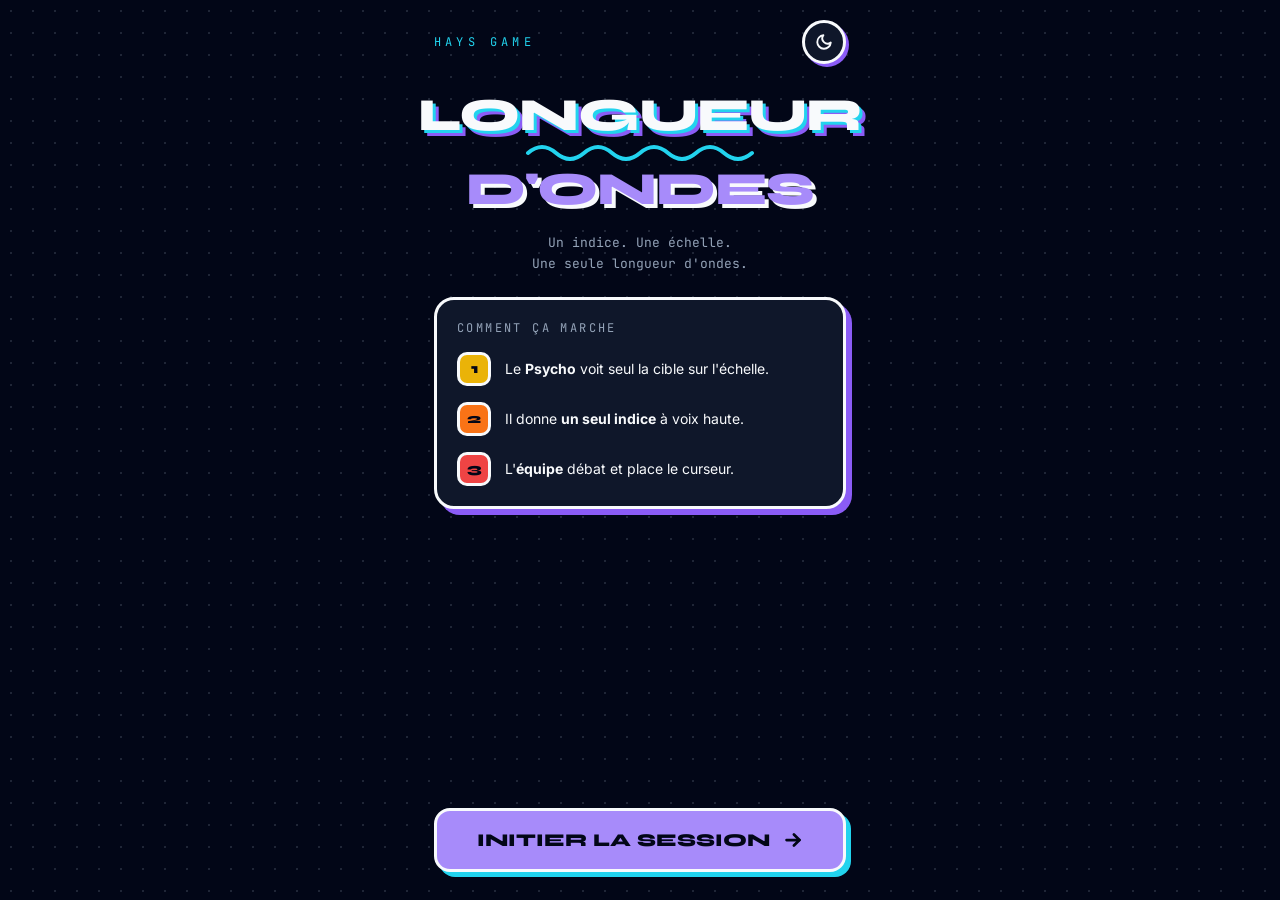
==== index.html @ f1d0208e "Renomme la page principale en index.html pour Vercel Vercel sert index.html à la racine ; l'ancien n" ====
<!DOCTYPE html>
<html lang="fr">
<head>
    <meta charset="UTF-8">
    <meta name="viewport" content="width=device-width, initial-scale=1.0, maximum-scale=1.0, user-scalable=no">
    <title>Longueur d'Ondes ⚡</title>
    <link rel="preconnect" href="https://fonts.googleapis.com">
    <link href="https://fonts.googleapis.com/css2?family=Syne:wght@700;800&family=Inter:wght@400;600&family=JetBrains+Mono:wght@500&display=swap" rel="stylesheet">
    <link rel="stylesheet" href="css/style.css">
</head>
<body>

    <main class="app">
        <header class="topbar">
            <span class="brand">HAYS GAME</span>
            <button class="theme-toggle" id="themeBtn" aria-label="Changer de mode" title="Changer de mode">
                <svg id="moon" aria-hidden="true" width="18" height="18" viewBox="0 0 24 24" fill="none" stroke="currentColor" stroke-width="2.5" stroke-linecap="round" stroke-linejoin="round"><path d="M21 12.79A9 9 0 1 1 11.21 3 7 7 0 0 0 21 12.79z"></path></svg>
                <svg id="sun" class="hidden" aria-hidden="true" width="18" height="18" viewBox="0 0 24 24" fill="none" stroke="currentColor" stroke-width="2.5" stroke-linecap="round" stroke-linejoin="round"><circle cx="12" cy="12" r="4.5"></circle><path d="M12 2v2M12 20v2M4.9 4.9l1.4 1.4M17.7 17.7l1.4 1.4M2 12h2M20 12h2M4.9 19.1l1.4-1.4M17.7 6.3l1.4-1.4"></path></svg>
            </button>
        </header>

        <!-- ÉCRAN 1 : ACCUEIL -->
        <section id="screen-start" class="screen active">
            <div class="logo">
                <h1 class="h-title logo-top">Longueur</h1>
                <svg class="logo-wave" aria-hidden="true" width="230" height="26" viewBox="0 0 230 26" fill="none" stroke-width="4" stroke-linecap="round"><path d="M3 13 Q 17 1 31 13 T 59 13 T 87 13 T 115 13 T 143 13 T 171 13 T 199 13 T 227 13"></path></svg>
                <div class="h-title logo-bottom">d'ondes</div>
            </div>

            <p class="tagline">Un indice. Une échelle.<br>Une seule longueur d'ondes.</p>

            <div class="card">
                <span class="mono-label">COMMENT ÇA MARCHE</span>
                <div class="how-step"><span class="how-num" style="background: var(--target-wide)">1</span><span>Le <b>Psycho</b> voit seul la cible sur l'échelle.</span></div>
                <div class="how-step"><span class="how-num" style="background: var(--target-mid)">2</span><span>Il donne <b>un seul indice</b> à voix haute.</span></div>
                <div class="how-step"><span class="how-num" style="background: var(--target-center)">3</span><span>L'<b>équipe</b> débat et place le curseur.</span></div>
            </div>

            <div class="spacer"></div>

            <button class="btn btn-primary" id="btn-start">
                Initier la session
                <svg aria-hidden="true" width="22" height="22" viewBox="0 0 24 24" fill="none" stroke="currentColor" stroke-width="3" stroke-linecap="round" stroke-linejoin="round"><path d="M5 12h14"></path><path d="M13 6l6 6-6 6"></path></svg>
            </button>
        </section>

        <!-- ÉCRAN 2 : PHASE PSYCHO -->
        <section id="screen-psychic" class="screen">
            <ol class="stepper">
                <li class="step step--yellow is-active" aria-current="step"><span class="step-num">1</span>Psycho</li>
                <li class="step"><span class="step-num">2</span>Équipe</li>
                <li class="step"><span class="step-num">3</span>Résultat</li>
            </ol>

            <div class="screen-head">
                <span class="sticker sticker--rose">SECRET</span>
                <h2 class="h-title screen-title screen-title--violet">Psycho,<br>à toi de jouer</h2>
                <p class="hint">Trouve un indice qui place ton équipe<br>au cœur de la cible.</p>
            </div>

            <div class="labels">
                <div id="p-label-left" class="label-pill label-pill--left">...</div>
                <div id="p-label-right" class="label-pill label-pill--right">...</div>
            </div>

            <div class="range-container">
                <div id="target-psychic" class="track"></div>
            </div>

            <div class="spacer"></div>

            <button class="btn btn-primary" id="btn-clue-given">
                J'ai donné mon indice
                <svg aria-hidden="true" width="22" height="22" viewBox="0 0 24 24" fill="none" stroke="currentColor" stroke-width="3" stroke-linecap="round" stroke-linejoin="round"><path d="M5 12h14"></path><path d="M13 6l6 6-6 6"></path></svg>
            </button>
        </section>

        <!-- ÉCRAN 3 : PHASE ÉQUIPE -->
        <section id="screen-guess" class="screen">
            <ol class="stepper">
                <li class="step"><span class="step-num">1</span>Psycho</li>
                <li class="step step--cyan is-active" aria-current="step"><span class="step-num">2</span>Équipe</li>
                <li class="step"><span class="step-num">3</span>Résultat</li>
            </ol>

            <div class="screen-head">
                <span class="sticker sticker--cyan">DÉBAT</span>
                <h2 class="h-title screen-title screen-title--cyan">Où se cache<br>l'indice ?</h2>
                <p class="hint">Discutez, puis glissez le curseur.</p>
            </div>

            <div class="labels">
                <div id="g-label-left" class="label-pill label-pill--left">...</div>
                <div id="g-label-right" class="label-pill label-pill--right">...</div>
            </div>

            <div class="range-container range-container--cyan">
                <input type="range" id="user-guess" min="0" max="100" value="50" aria-label="Position sur l'échelle">
            </div>

            <div class="spacer"></div>

            <button class="btn btn-cyan" id="btn-confirm">
                Confirmer la position
                <svg aria-hidden="true" width="22" height="22" viewBox="0 0 24 24" fill="none" stroke="currentColor" stroke-width="3" stroke-linecap="round" stroke-linejoin="round"><path d="M5 12l5 5L20 7"></path></svg>
            </button>
        </section>

        <!-- ÉCRAN 4 : RÉSULTAT -->
        <section id="screen-result" class="screen">
            <ol class="stepper">
                <li class="step"><span class="step-num">1</span>Psycho</li>
                <li class="step"><span class="step-num">2</span>Équipe</li>
                <li class="step step--rose is-active" aria-current="step"><span class="step-num">3</span>Résultat</li>
            </ol>

            <div class="screen-head">
                <div id="score-badge" class="score-badge">
                    <span id="score-value" class="score-value">0</span>
                    <span id="score-unit" class="score-unit">POINT</span>
                </div>
                <h2 class="h-title screen-title screen-title--rose" id="result-title">Analyse</h2>
            </div>

            <div class="labels labels--plain">
                <div id="r-label-left" class="label-pill">...</div>
                <div id="r-label-right" class="label-pill label-pill--right">...</div>
            </div>

            <div class="range-container range-container--rose">
                <div id="final-target-zone" class="track"></div>
            </div>

            <div class="stats">
                <div class="stat"><div class="stat-label">CIBLE</div><div id="stat-target" class="stat-value">–</div></div>
                <div class="stat"><div class="stat-label">ÉQUIPE</div><div id="stat-guess" class="stat-value">–</div></div>
                <div class="stat"><div class="stat-label">ÉCART</div><div id="stat-diff" class="stat-value">–</div></div>
            </div>

            <div class="spacer"></div>

            <div class="btn-row">
                <button class="btn btn-secondary" id="btn-menu">Menu</button>
                <button class="btn btn-primary" id="btn-next">
                    Tour suivant
                    <svg aria-hidden="true" width="20" height="20" viewBox="0 0 24 24" fill="none" stroke="currentColor" stroke-width="3" stroke-linecap="round" stroke-linejoin="round"><path d="M5 12h14"></path><path d="M13 6l6 6-6 6"></path></svg>
                </button>
            </div>
        </section>
    </main>

    <script src="js/data.js"></script>
    <script src="js/game.js"></script>
    <script src="js/ui.js"></script>
</body>
</html>
---- css/style.css ----
/* Style néo-brutal : bordures épaisses, ombres pleines décalées, fond pointillé. */

:root {
    /* Mode sombre (par défaut) */
    --bg: #020617;
    --surface: #0f172a;
    --ink: #f8fafc;            /* bordures et ombres « neutres » */
    --text-main: #f8fafc;
    --text-muted: #94a3b8;
    --dots: rgba(148, 163, 184, 0.2);
    --line: #334155;
    --off: #475569;            /* étapes inactives */

    --violet: #8b5cf6;
    --violet-soft: #a78bfa;
    --cyan: #22d3ee;
    --rose: #fb7185;
    --yellow: #eab308;
    --navy: #020617;

    --target-center: #ef4444;
    --target-mid: #f97316;
    --target-wide: #eab308;

    --cta-bg: var(--violet-soft);
    --cta-fg: var(--navy);
    --brand: var(--cyan);

    --border: 3px solid var(--ink);
    --thumb-w: 18px;
}

body.light {
    --bg: #f1f5f9;
    --surface: #ffffff;
    --ink: #0f172a;
    --text-main: #0f172a;
    --text-muted: #475569;
    --dots: rgba(71, 85, 105, 0.22);
    --line: #cbd5e1;
    --off: #94a3b8;
    --cta-bg: var(--violet);
    --cta-fg: #ffffff;
    --brand: #0e7490;
    --border: 3px solid var(--ink); /* recalculé ici, sinon il garde l'--ink de :root */
}

* {
    box-sizing: border-box;
    -webkit-tap-highlight-color: transparent;
    transition: background-color 0.3s, color 0.3s, border-color 0.3s;
}

body {
    margin: 0;
    min-height: 100vh;
    background-color: var(--bg);
    background-image: radial-gradient(var(--dots) 1.5px, transparent 1.5px);
    background-size: 22px 22px;
    color: var(--text-main);
    font-family: 'Inter', sans-serif;
}

button { font: inherit; color: inherit; cursor: pointer; }
.hidden { display: none !important; }

.app {
    width: 100%;
    max-width: 460px;
    min-height: 100vh;
    min-height: 100svh;
    margin: 0 auto;
    padding: 20px 24px 28px;
    display: flex;
    flex-direction: column;
    gap: 22px;
}

/* --- En-tête --- */
.topbar { display: flex; justify-content: space-between; align-items: center; }

.brand {
    font-family: 'JetBrains Mono', monospace;
    font-size: 12px;
    letter-spacing: 0.35em;
    color: var(--brand);
}

.theme-toggle {
    width: 44px;
    height: 44px;
    padding: 0;
    border-radius: 50%;
    border: var(--border);
    background: var(--surface);
    box-shadow: 3px 3px 0 var(--violet);
    display: flex;
    align-items: center;
    justify-content: center;
}

/* --- Typographie --- */
.h-title {
    margin: 0;
    font-family: 'Syne', sans-serif;
    font-weight: 800;
    text-transform: uppercase;
    letter-spacing: -0.02em;
    line-height: 1.05;
    text-align: center;
}

.logo { display: flex; flex-direction: column; align-items: center; gap: 2px; padding-top: 8px; }
.logo .h-title { font-size: clamp(28px, 9.5vw, 46px); line-height: 0.95; }
.logo-top { text-shadow: 3px 3px 0 var(--cyan), 6px 6px 0 var(--violet); }
.logo-bottom { color: var(--violet-soft); text-shadow: 4px 4px 0 var(--ink); }
body.light .logo-bottom { color: var(--violet); }
.logo-wave { width: 100%; max-width: 230px; height: auto; stroke: var(--cyan); }

.screen-title { font-size: clamp(22px, 7vw, 30px); }
.screen-title--violet { text-shadow: 3px 3px 0 var(--violet); }
.screen-title--cyan { text-shadow: 3px 3px 0 var(--cyan); }
.screen-title--rose { text-shadow: 3px 3px 0 var(--rose); }

.tagline {
    margin: 0;
    text-align: center;
    font-family: 'JetBrains Mono', monospace;
    font-size: 13px;
    line-height: 1.6;
    color: var(--text-muted);
}

.hint { margin: 0; text-align: center; font-size: 14px; line-height: 1.5; color: var(--text-muted); }

.mono-label {
    font-family: 'JetBrains Mono', monospace;
    font-size: 12px;
    letter-spacing: 0.2em;
    color: var(--text-muted);
}

/* --- Cartes --- */
.card {
    border: var(--border);
    border-radius: 20px;
    background: var(--surface);
    box-shadow: 6px 6px 0 var(--violet);
    padding: 20px;
    display: flex;
    flex-direction: column;
    gap: 16px;
}

.how-step { display: flex; gap: 14px; align-items: center; font-size: 14px; line-height: 1.4; }
.how-num {
    flex: none;
    width: 34px;
    height: 34px;
    border-radius: 10px;
    border: var(--border);
    color: var(--navy);
    font-family: 'Syne', sans-serif;
    font-weight: 800;
    display: flex;
    align-items: center;
    justify-content: center;
}

/* --- Étapes --- */
.stepper {
    list-style: none;
    margin: 0;
    padding: 0;
    display: grid;
    grid-template-columns: repeat(3, minmax(0, 1fr));
    gap: 10px;
}

.step {
    min-height: 44px;
    border-radius: 12px;
    border: 3px solid var(--off);
    color: var(--text-muted);
    display: flex;
    align-items: center;
    justify-content: center;
    gap: 6px;
    font-weight: 700;
    font-size: 11px;
    letter-spacing: 0.04em;
    text-transform: uppercase;
}

.step-num {
    width: 20px;
    height: 20px;
    border-radius: 50%;
    border: 2px solid currentColor;
    display: flex;
    align-items: center;
    justify-content: center;
    font-size: 11px;
}

.step.is-active { border-color: var(--ink); color: var(--navy); box-shadow: 3px 3px 0 var(--ink); }
.step--yellow.is-active { background: var(--yellow); }
.step--cyan.is-active { background: var(--cyan); }
.step--rose.is-active { background: var(--rose); }

/* --- Étiquettes inclinées --- */
.screen-head { display: flex; flex-direction: column; align-items: center; gap: 14px; padding-top: 14px; }

.sticker {
    padding: 6px 14px;
    border: var(--border);
    border-radius: 10px;
    color: var(--navy);
    box-shadow: 3px 3px 0 var(--ink);
    font-family: 'JetBrains Mono', monospace;
    font-size: 13px;
    letter-spacing: 0.25em;
}
.sticker--rose { background: var(--rose); transform: rotate(-4deg); }
.sticker--cyan { background: var(--cyan); transform: rotate(3deg); }

/* --- Libellés de l'échelle --- */
.labels { display: flex; justify-content: space-between; gap: 12px; }

.label-pill {
    flex: 1;
    min-width: 0;
    padding: 12px 14px;
    border: var(--border);
    border-radius: 14px;
    background: var(--surface);
    font-weight: 600;
    font-size: 15px;
    overflow-wrap: anywhere;
}
.label-pill--left { box-shadow: 4px 4px 0 var(--violet); }
.label-pill--right { box-shadow: 4px 4px 0 var(--cyan); text-align: right; }

.labels--plain .label-pill {
    padding: 0;
    border: none;
    background: none;
    box-shadow: none;
    font-size: 14px;
    color: var(--text-muted);
}

/* --- Échelle --- */
.range-container {
    position: relative;
    width: 100%;
    height: 96px;
    padding: 0 10px;
    border: var(--border);
    border-radius: 18px;
    background-color: var(--surface);
    /* ligne médiane discrète */
    background-image: linear-gradient(var(--line), var(--line));
    background-repeat: no-repeat;
    background-position: center;
    background-size: calc(100% - 20px) 3px;
    box-shadow: 6px 6px 0 var(--violet);
    display: flex;
    align-items: center;
}
.range-container--cyan { box-shadow: 6px 6px 0 var(--cyan); }
.range-container--rose { box-shadow: 6px 6px 0 var(--rose); }

input[type=range] {
    -webkit-appearance: none;
    appearance: none;
    width: 100%;
    height: 100%;
    margin: 0;
    background: transparent;
    position: relative;
    z-index: 20;
}

input[type=range]::-webkit-slider-runnable-track { height: 100%; background: transparent; }
input[type=range]::-moz-range-track { background: transparent; }

input[type=range]::-webkit-slider-thumb {
    -webkit-appearance: none;
    height: 78px;
    width: var(--thumb-w);
    margin-top: 6px; /* (90px de piste − 78px) / 2 */
    border-radius: 8px;
    border: 3px solid var(--navy);
    background: var(--text-main);
    box-shadow: 3px 3px 0 var(--violet);
    cursor: grab;
}
body.light input[type=range]::-webkit-slider-thumb { background: var(--surface); }

input[type=range]::-moz-range-thumb {
    height: 72px;
    width: var(--thumb-w);
    box-sizing: border-box;
    border-radius: 8px;
    border: 3px solid var(--navy);
    background: var(--text-main);
    box-shadow: 3px 3px 0 var(--violet);
    cursor: grab;
}
body.light input[type=range]::-moz-range-thumb { background: var(--surface); }

input[type=range]:focus-visible { outline: 3px dashed var(--cyan); outline-offset: 6px; border-radius: 12px; }

/* Piste des cibles : rétrécie d'un demi-curseur de chaque côté pour que
   X% corresponde exactement au centre du curseur à la valeur X. */
.track {
    position: relative;
    height: 100%;
    flex: 1;
    margin: 0 calc(var(--thumb-w) / 2);
    display: flex;
    align-items: center;
}

.user-marker {
    position: absolute;
    top: -10px;
    bottom: -10px;
    width: 8px;
    transform: translateX(-50%);
    border-radius: 4px;
    border: 2px solid var(--navy);
    background: var(--text-main);
    z-index: 30;
}
body.light .user-marker { background: var(--surface); }

/* --- Zones cibles (largeur et position calculées en JS depuis ZONES) --- */
.target-block {
    position: absolute;
    top: 0;
    bottom: 0;
    pointer-events: none;
    transition: all 0.5s cubic-bezier(0.4, 0, 0.2, 1);
}
.t-wide { background: var(--target-wide); z-index: 1; }
.t-mid { background: var(--target-mid); z-index: 2; border-inline: 2px solid var(--navy); }
.t-center { background: var(--target-center); z-index: 3; border-inline: 2px solid var(--navy); }

/* --- Boutons --- */
.btn {
    min-height: 64px;
    padding: 0 20px;
    border-radius: 16px;
    border: var(--border);
    font-family: 'Syne', sans-serif;
    font-weight: 800;
    font-size: clamp(15px, 4.4vw, 18px);
    text-transform: uppercase;
    display: flex;
    align-items: center;
    justify-content: center;
    gap: 12px;
    transition: transform 0.1s, box-shadow 0.1s, background-color 0.3s;
}
.btn:active { transform: translate(3px, 3px); }

.btn-primary { width: 100%; background: var(--cta-bg); color: var(--cta-fg); box-shadow: 5px 5px 0 var(--cyan); }
.btn-primary:active { box-shadow: 2px 2px 0 var(--cyan); }
.btn-cyan { width: 100%; background: var(--cyan); color: var(--navy); box-shadow: 5px 5px 0 var(--violet); }
.btn-cyan:active { box-shadow: 2px 2px 0 var(--violet); }
.btn-secondary { background: var(--surface); color: var(--text-main); box-shadow: 5px 5px 0 var(--off); }
.btn-secondary:active { box-shadow: 2px 2px 0 var(--off); }

.btn-row { display: flex; gap: 14px; }
.btn-row .btn-secondary { flex: 1; }
.btn-row .btn-primary { flex: 2; }

.btn:focus-visible, .theme-toggle:focus-visible { outline: 3px dashed var(--cyan); outline-offset: 4px; }

/* --- Résultat --- */
.score-badge {
    width: 132px;
    height: 132px;
    border: 4px solid var(--ink);
    border-radius: 28px;
    background: var(--surface);
    color: var(--text-muted);
    box-shadow: 7px 7px 0 var(--violet);
    transform: rotate(-6deg);
    display: flex;
    flex-direction: column;
    align-items: center;
    justify-content: center;
}
.score-badge.is-perfect { background: var(--target-center); color: var(--navy); }
.score-badge.is-close { background: var(--target-mid); color: var(--navy); }
.score-value { font-family: 'Syne', sans-serif; font-weight: 800; font-size: 60px; line-height: 1; }
.score-unit { font-family: 'JetBrains Mono', monospace; font-size: 12px; letter-spacing: 0.2em; }

.stats { display: grid; grid-template-columns: repeat(3, minmax(0, 1fr)); gap: 10px; }
.stat { padding: 10px; border: var(--border); border-radius: 14px; background: var(--surface); text-align: center; }
.stat-label { font-family: 'JetBrains Mono', monospace; font-size: 11px; color: var(--text-muted); }
.stat-value { font-family: 'Syne', sans-serif; font-weight: 800; font-size: 24px; }

/* --- Écrans --- */
.spacer { flex: 1; }

/* Une transition ne se joue pas depuis display:none, d'où l'animation. */
.screen { display: none; }
.screen.active { display: flex; flex-direction: column; gap: 22px; flex: 1; animation: screen-in 0.4s; }
@keyframes screen-in { from { opacity: 0; transform: translateY(10px); } }

@media (prefers-reduced-motion: reduce) {
    .screen.active { animation: none; }
    .btn:active { transform: none; }
}
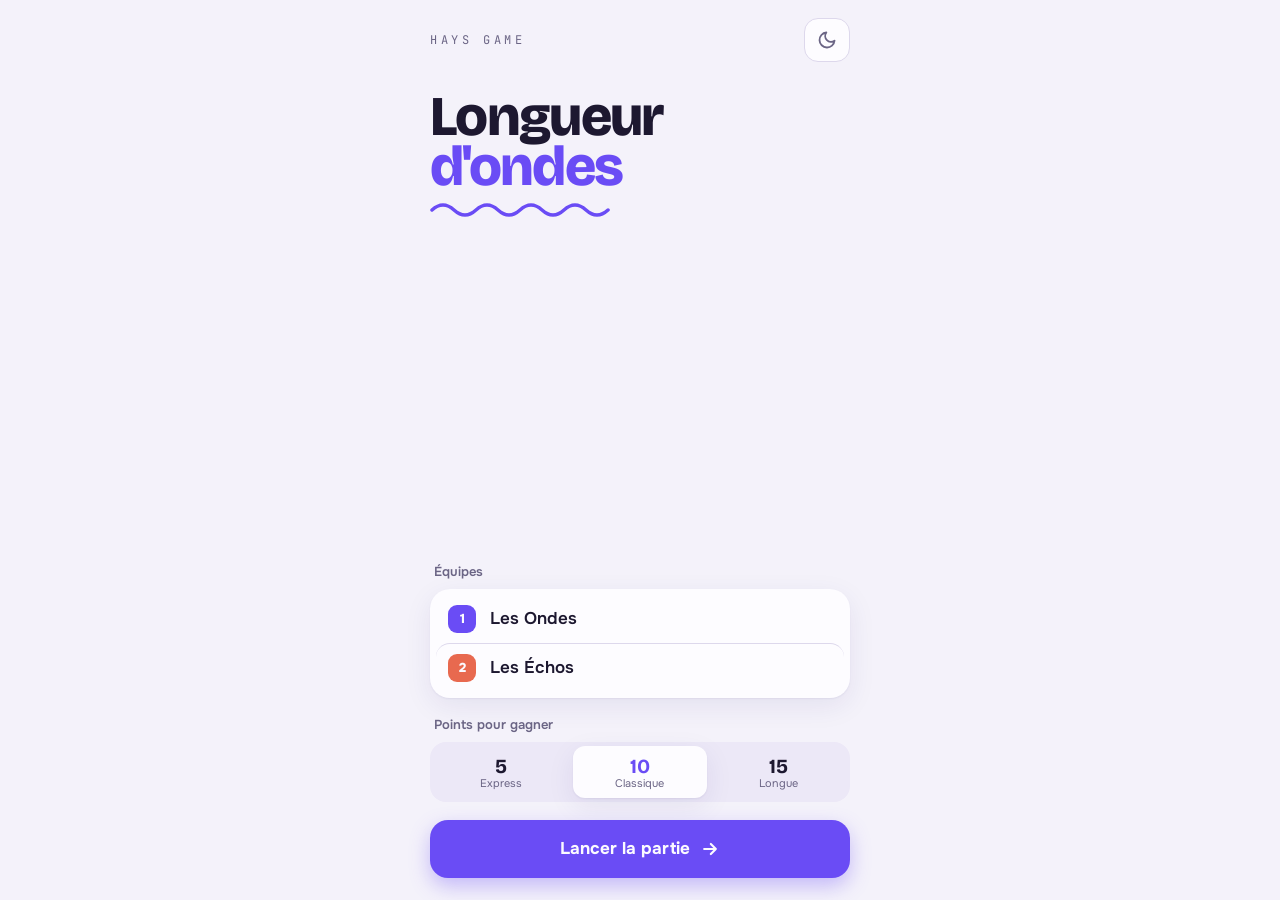
==== commit 9e47066d: "Refonte « tuner » : partie complète et cible protégée - Échelle en bande FM (88–108 MHz) réglable au" ====
--- a/index.html
+++ b/index.html
@@ -2,150 +2,179 @@
 <html lang="fr">
 <head>
     <meta charset="UTF-8">
-    <meta name="viewport" content="width=device-width, initial-scale=1.0, maximum-scale=1.0, user-scalable=no">
-    <title>Longueur d'Ondes ⚡</title>
+    <meta name="viewport" content="width=device-width, initial-scale=1.0, maximum-scale=1.0, user-scalable=no, viewport-fit=cover">
+    <meta name="theme-color" content="#f4f2fa" media="(prefers-color-scheme: light)">
+    <meta name="theme-color" content="#13111c" media="(prefers-color-scheme: dark)">
+    <title>Longueur d'Ondes</title>
     <link rel="preconnect" href="https://fonts.googleapis.com">
-    <link href="https://fonts.googleapis.com/css2?family=Syne:wght@700;800&family=Inter:wght@400;600&family=JetBrains+Mono:wght@500&display=swap" rel="stylesheet">
+    <link rel="preconnect" href="https://fonts.gstatic.com" crossorigin>
+    <link href="https://fonts.googleapis.com/css2?family=Bricolage+Grotesque:opsz,wght@12..96,700;12..96,800&family=Onest:wght@400;500;600;700&family=JetBrains+Mono:wght@500;700&display=swap" rel="stylesheet">
     <link rel="stylesheet" href="css/style.css">
 </head>
 <body>
 
     <main class="app">
         <header class="topbar">
-            <span class="brand">HAYS GAME</span>
-            <button class="theme-toggle" id="themeBtn" aria-label="Changer de mode" title="Changer de mode">
-                <svg id="moon" aria-hidden="true" width="18" height="18" viewBox="0 0 24 24" fill="none" stroke="currentColor" stroke-width="2.5" stroke-linecap="round" stroke-linejoin="round"><path d="M21 12.79A9 9 0 1 1 11.21 3 7 7 0 0 0 21 12.79z"></path></svg>
-                <svg id="sun" class="hidden" aria-hidden="true" width="18" height="18" viewBox="0 0 24 24" fill="none" stroke="currentColor" stroke-width="2.5" stroke-linecap="round" stroke-linejoin="round"><circle cx="12" cy="12" r="4.5"></circle><path d="M12 2v2M12 20v2M4.9 4.9l1.4 1.4M17.7 17.7l1.4 1.4M2 12h2M20 12h2M4.9 19.1l1.4-1.4M17.7 6.3l1.4-1.4"></path></svg>
-            </button>
+            <div class="scoreboard" id="scoreboard" hidden>
+                <div class="sb-team" id="sb-0"><span class="sb-points" id="sb-points-0">0</span><span class="sb-name" id="sb-name-0"></span></div>
+                <div class="sb-goal">sur<br><b id="sb-goal">10</b></div>
+                <div class="sb-team sb-team--b" id="sb-1"><span class="sb-points" id="sb-points-1">0</span><span class="sb-name" id="sb-name-1"></span></div>
+            </div>
+            <span class="brand" id="brand">Hays Game</span>
+            <div class="topbar-actions">
+                <button class="icon-btn" id="btn-quit" type="button" aria-label="Quitter la partie" title="Quitter la partie" hidden>
+                    <svg aria-hidden="true" width="20" height="20" viewBox="0 0 24 24" fill="none" stroke="currentColor" stroke-width="2.2" stroke-linecap="round" stroke-linejoin="round"><path d="M3 10.5 12 3l9 7.5V20a1 1 0 0 1-1 1h-5v-6h-6v6H4a1 1 0 0 1-1-1z"/></svg>
+                    <span class="quit-confirm">Quitter ?</span>
+                </button>
+                <button class="icon-btn" id="btn-theme" type="button" aria-label="Changer de mode" title="Changer de mode">
+                    <svg class="ico-moon" aria-hidden="true" width="20" height="20" viewBox="0 0 24 24" fill="none" stroke="currentColor" stroke-width="2.2" stroke-linecap="round" stroke-linejoin="round"><path d="M21 12.79A9 9 0 1 1 11.21 3 7 7 0 0 0 21 12.79z"/></svg>
+                    <svg class="ico-sun" aria-hidden="true" width="20" height="20" viewBox="0 0 24 24" fill="none" stroke="currentColor" stroke-width="2.2" stroke-linecap="round" stroke-linejoin="round"><circle cx="12" cy="12" r="4.5"/><path d="M12 2v2M12 20v2M4.9 4.9l1.4 1.4M17.7 17.7l1.4 1.4M2 12h2M20 12h2M4.9 19.1l1.4-1.4M17.7 6.3l1.4-1.4"/></svg>
+                </button>
+            </div>
         </header>
 
-        <!-- ÉCRAN 1 : ACCUEIL -->
-        <section id="screen-start" class="screen active">
+        <!-- ÉCRAN 1 : CONFIGURATION DE LA PARTIE -->
+        <section class="screen" id="screen-setup">
             <div class="logo">
-                <h1 class="h-title logo-top">Longueur</h1>
-                <svg class="logo-wave" aria-hidden="true" width="230" height="26" viewBox="0 0 230 26" fill="none" stroke-width="4" stroke-linecap="round"><path d="M3 13 Q 17 1 31 13 T 59 13 T 87 13 T 115 13 T 143 13 T 171 13 T 199 13 T 227 13"></path></svg>
-                <div class="h-title logo-bottom">d'ondes</div>
-            </div>
-
-            <p class="tagline">Un indice. Une échelle.<br>Une seule longueur d'ondes.</p>
-
-            <div class="card">
-                <span class="mono-label">COMMENT ÇA MARCHE</span>
-                <div class="how-step"><span class="how-num" style="background: var(--target-wide)">1</span><span>Le <b>Psycho</b> voit seul la cible sur l'échelle.</span></div>
-                <div class="how-step"><span class="how-num" style="background: var(--target-mid)">2</span><span>Il donne <b>un seul indice</b> à voix haute.</span></div>
-                <div class="how-step"><span class="how-num" style="background: var(--target-center)">3</span><span>L'<b>équipe</b> débat et place le curseur.</span></div>
+                <h1 class="logo-word">Longueur<br><span class="accent">d'ondes</span></h1>
+                <svg class="logo-wave" aria-hidden="true" viewBox="0 0 180 22" fill="none" stroke="currentColor" stroke-width="3.5" stroke-linecap="round"><path d="M2 11 Q 13 1 24 11 T 46 11 T 68 11 T 90 11 T 112 11 T 134 11 T 156 11 T 178 11"/></svg>
             </div>
 
             <div class="spacer"></div>
 
-            <button class="btn btn-primary" id="btn-start">
-                Initier la session
-                <svg aria-hidden="true" width="22" height="22" viewBox="0 0 24 24" fill="none" stroke="currentColor" stroke-width="3" stroke-linecap="round" stroke-linejoin="round"><path d="M5 12h14"></path><path d="M13 6l6 6-6 6"></path></svg>
+            <span class="group-label" id="teams-label">Équipes</span>
+            <div class="field-group" role="group" aria-labelledby="teams-label">
+                <label class="team-field"><span class="team-dot">1</span><input id="team-name-0" value="Les Ondes" maxlength="16" placeholder="Équipe 1" autocomplete="off" aria-label="Nom de l'équipe 1"></label>
+                <label class="team-field"><span class="team-dot team-dot--b">2</span><input id="team-name-1" value="Les Échos" maxlength="16" placeholder="Équipe 2" autocomplete="off" aria-label="Nom de l'équipe 2"></label>
+            </div>
+
+            <span class="group-label" id="goal-label">Points pour gagner</span>
+            <div class="segmented" role="group" aria-labelledby="goal-label" id="goal-picker">
+                <button type="button" data-goal="5" aria-pressed="false"><b>5</b><small>Express</small></button>
+                <button type="button" data-goal="10" aria-pressed="true"><b>10</b><small>Classique</small></button>
+                <button type="button" data-goal="15" aria-pressed="false"><b>15</b><small>Longue</small></button>
+            </div>
+
+            <button class="btn btn-primary" id="btn-start" type="button">
+                Lancer la partie
+                <svg aria-hidden="true" width="20" height="20" viewBox="0 0 24 24" fill="none" stroke="currentColor" stroke-width="2.6" stroke-linecap="round" stroke-linejoin="round"><path d="M5 12h14M13 6l6 6-6 6"/></svg>
             </button>
         </section>
 
-        <!-- ÉCRAN 2 : PHASE PSYCHO -->
-        <section id="screen-psychic" class="screen">
-            <ol class="stepper">
-                <li class="step step--yellow is-active" aria-current="step"><span class="step-num">1</span>Psycho</li>
-                <li class="step"><span class="step-num">2</span>Équipe</li>
-                <li class="step"><span class="step-num">3</span>Résultat</li>
-            </ol>
+        <!-- ÉCRAN 2 : PASSATION AU PSYCHO -->
+        <section class="screen" id="screen-pass">
+            <span class="role">
+                <svg aria-hidden="true" width="14" height="14" viewBox="0 0 24 24" fill="none" stroke="currentColor" stroke-width="2.5"><rect x="6" y="2" width="12" height="20" rx="3"/></svg>
+                Passe le téléphone
+            </span>
+            <h2 class="screen-title">Psycho <span class="accent" id="pass-team"></span>, à toi</h2>
 
-            <div class="screen-head">
-                <span class="sticker sticker--rose">SECRET</span>
-                <h2 class="h-title screen-title screen-title--violet">Psycho,<br>à toi de jouer</h2>
-                <p class="hint">Trouve un indice qui place ton équipe<br>au cœur de la cible.</p>
+            <div class="hold-zone">
+                <button class="hold" id="btn-hold" type="button" aria-label="Maintenir pour voir la cible">
+                    <span class="hold-ring" aria-hidden="true"></span>
+                    <span class="hold-inner">
+                        <svg aria-hidden="true" width="30" height="30" viewBox="0 0 24 24" fill="none" stroke="currentColor" stroke-width="2.2" stroke-linecap="round" stroke-linejoin="round"><path d="M2 12s3.5-7 10-7 10 7 10 7-3.5 7-10 7S2 12 2 12z"/><circle cx="12" cy="12" r="3"/></svg>
+                        Maintiens
+                    </span>
+                </button>
+            </div>
+        </section>
+
+        <!-- ÉCRAN 3 : PSYCHO -->
+        <section class="screen" id="screen-psychic">
+            <span class="role">
+                <svg aria-hidden="true" width="14" height="14" viewBox="0 0 24 24" fill="none" stroke="currentColor" stroke-width="2.5"><path d="M2 12s3.5-7 10-7 10 7 10 7-3.5 7-10 7S2 12 2 12z"/><circle cx="12" cy="12" r="3"/></svg>
+                Toi seul
+            </span>
+
+            <div class="scale" id="p-scale"></div>
+            <div class="tuner">
+                <div class="band" id="p-band"></div>
+                <div class="freqs" aria-hidden="true"><span>88</span><span>92</span><span>96</span><span>100</span><span>104</span><span>108</span></div>
             </div>
 
-            <div class="labels">
-                <div id="p-label-left" class="label-pill label-pill--left">...</div>
-                <div id="p-label-right" class="label-pill label-pill--right">...</div>
+            <label class="clue-field">
+                <svg aria-hidden="true" width="20" height="20" viewBox="0 0 24 24" fill="none" stroke="currentColor" stroke-width="2.2" stroke-linecap="round"><path d="M21 15a2 2 0 0 1-2 2H7l-4 4V5a2 2 0 0 1 2-2h14a2 2 0 0 1 2 2z"/></svg>
+                <input id="clue" maxlength="40" placeholder="Ton indice" autocomplete="off" aria-label="Ton indice">
+                <span class="optional">Facultatif</span>
+            </label>
+
+            <div class="spacer"></div>
+
+            <div class="btn-row">
+                <button class="icon-btn icon-btn--lg" id="btn-shuffle" type="button" aria-label="Autre échelle" title="Autre échelle">
+                    <svg aria-hidden="true" width="20" height="20" viewBox="0 0 24 24" fill="none" stroke="currentColor" stroke-width="2.2" stroke-linecap="round" stroke-linejoin="round"><path d="M16 3h5v5M4 20 21 3M21 16v5h-5M15 15l6 6M4 4l5 5"/></svg>
+                </button>
+                <button class="btn btn-primary" id="btn-hide" type="button">
+                    Cacher et passer
+                    <svg aria-hidden="true" width="20" height="20" viewBox="0 0 24 24" fill="none" stroke="currentColor" stroke-width="2.4" stroke-linecap="round" stroke-linejoin="round"><path d="M17.9 17.9A10 10 0 0 1 12 19C5.5 19 2 12 2 12a18 18 0 0 1 4.1-5M9.9 5.2A9 9 0 0 1 12 5c6.5 0 10 7 10 7a18 18 0 0 1-2.2 3.2M2 2l20 20"/></svg>
+                </button>
+            </div>
+        </section>
+
+        <!-- ÉCRAN 4 : ÉQUIPE -->
+        <section class="screen" id="screen-guess">
+            <span class="role">
+                <svg aria-hidden="true" width="14" height="14" viewBox="0 0 24 24" fill="none" stroke="currentColor" stroke-width="2.5" stroke-linecap="round"><circle cx="9" cy="8" r="3"/><path d="M3 20c0-3 3-5 6-5s6 2 6 5M16 5a3 3 0 0 1 0 6M21 20c0-2.5-1.5-4.2-4-4.8"/></svg>
+                <span id="guess-team"></span>
+            </span>
+            <h2 class="clue-display" id="clue-display"></h2>
+
+            <div class="scale" id="g-scale"></div>
+            <div class="tuner">
+                <div class="band band--live" id="g-band" tabindex="0" role="slider" aria-label="Position sur l'échelle" aria-valuemin="0" aria-valuemax="100" aria-valuenow="50"></div>
+                <div class="freqs" aria-hidden="true"><span>88</span><span>92</span><span>96</span><span>100</span><span>104</span><span>108</span></div>
             </div>
 
-            <div class="range-container">
-                <div id="target-psychic" class="track"></div>
+            <div class="dial-row">
+                <div class="readout"><span id="readout">98.0</span><small>MHz</small></div>
+                <button class="knob" id="knob" type="button" aria-label="Molette de réglage fin"></button>
             </div>
 
             <div class="spacer"></div>
 
-            <button class="btn btn-primary" id="btn-clue-given">
-                J'ai donné mon indice
-                <svg aria-hidden="true" width="22" height="22" viewBox="0 0 24 24" fill="none" stroke="currentColor" stroke-width="3" stroke-linecap="round" stroke-linejoin="round"><path d="M5 12h14"></path><path d="M13 6l6 6-6 6"></path></svg>
+            <button class="btn btn-primary" id="btn-lock" type="button">
+                Verrouiller
+                <svg aria-hidden="true" width="20" height="20" viewBox="0 0 24 24" fill="none" stroke="currentColor" stroke-width="2.4" stroke-linecap="round" stroke-linejoin="round"><rect x="4" y="11" width="16" height="10" rx="2.5"/><path d="M8 11V7a4 4 0 0 1 8 0v4"/></svg>
             </button>
         </section>
 
-        <!-- ÉCRAN 3 : PHASE ÉQUIPE -->
-        <section id="screen-guess" class="screen">
-            <ol class="stepper">
-                <li class="step"><span class="step-num">1</span>Psycho</li>
-                <li class="step step--cyan is-active" aria-current="step"><span class="step-num">2</span>Équipe</li>
-                <li class="step"><span class="step-num">3</span>Résultat</li>
-            </ol>
-
-            <div class="screen-head">
-                <span class="sticker sticker--cyan">DÉBAT</span>
-                <h2 class="h-title screen-title screen-title--cyan">Où se cache<br>l'indice ?</h2>
-                <p class="hint">Discutez, puis glissez le curseur.</p>
+        <!-- ÉCRAN 5 : RÉSULTAT -->
+        <section class="screen" id="screen-result">
+            <div class="result-head">
+                <div class="points" id="result-points">0</div>
+                <div class="result-text">
+                    <div class="signal" id="signal" aria-hidden="true"><i></i><i></i><i></i><i></i></div>
+                    <h2 class="result-title" id="result-title"></h2>
+                </div>
             </div>
 
-            <div class="labels">
-                <div id="g-label-left" class="label-pill label-pill--left">...</div>
-                <div id="g-label-right" class="label-pill label-pill--right">...</div>
+            <div class="scale" id="r-scale"></div>
+            <div class="tuner">
+                <div class="band" id="r-band"></div>
+                <div class="freqs" aria-hidden="true"><span>88</span><span>92</span><span>96</span><span>100</span><span>104</span><span>108</span></div>
             </div>
-
-            <div class="range-container range-container--cyan">
-                <input type="range" id="user-guess" min="0" max="100" value="50" aria-label="Position sur l'échelle">
-            </div>
+            <p class="result-meta">Cible <b id="stat-target">–</b> · Équipe <b id="stat-guess">–</b> · Écart <b id="stat-diff">–</b></p>
 
             <div class="spacer"></div>
 
-            <button class="btn btn-cyan" id="btn-confirm">
-                Confirmer la position
-                <svg aria-hidden="true" width="22" height="22" viewBox="0 0 24 24" fill="none" stroke="currentColor" stroke-width="3" stroke-linecap="round" stroke-linejoin="round"><path d="M5 12l5 5L20 7"></path></svg>
+            <button class="btn btn-primary" id="btn-next" type="button">
+                <span id="btn-next-label">Manche suivante</span>
+                <svg aria-hidden="true" width="20" height="20" viewBox="0 0 24 24" fill="none" stroke="currentColor" stroke-width="2.6" stroke-linecap="round" stroke-linejoin="round"><path d="M5 12h14M13 6l6 6-6 6"/></svg>
             </button>
         </section>
 
-        <!-- ÉCRAN 4 : RÉSULTAT -->
-        <section id="screen-result" class="screen">
-            <ol class="stepper">
-                <li class="step"><span class="step-num">1</span>Psycho</li>
-                <li class="step"><span class="step-num">2</span>Équipe</li>
-                <li class="step step--rose is-active" aria-current="step"><span class="step-num">3</span>Résultat</li>
-            </ol>
-
-            <div class="screen-head">
-                <div id="score-badge" class="score-badge">
-                    <span id="score-value" class="score-value">0</span>
-                    <span id="score-unit" class="score-unit">POINT</span>
+        <!-- ÉCRAN 6 : VICTOIRE -->
+        <section class="screen" id="screen-win">
+            <div class="win">
+                <div class="trophy">
+                    <svg aria-hidden="true" width="56" height="56" viewBox="0 0 24 24" fill="none" stroke="currentColor" stroke-width="2" stroke-linecap="round" stroke-linejoin="round"><path d="M8 21h8M12 17v4M7 4h10v5a5 5 0 0 1-10 0V4zM17 5h3v2a3 3 0 0 1-3 3M7 5H4v2a3 3 0 0 0 3 3"/></svg>
                 </div>
-                <h2 class="h-title screen-title screen-title--rose" id="result-title">Analyse</h2>
+                <h2 class="screen-title"><span class="accent" id="win-team"></span><br>sur la même fréquence</h2>
+                <div class="win-score" id="win-score"></div>
             </div>
-
-            <div class="labels labels--plain">
-                <div id="r-label-left" class="label-pill">...</div>
-                <div id="r-label-right" class="label-pill label-pill--right">...</div>
-            </div>
-
-            <div class="range-container range-container--rose">
-                <div id="final-target-zone" class="track"></div>
-            </div>
-
-            <div class="stats">
-                <div class="stat"><div class="stat-label">CIBLE</div><div id="stat-target" class="stat-value">–</div></div>
-                <div class="stat"><div class="stat-label">ÉQUIPE</div><div id="stat-guess" class="stat-value">–</div></div>
-                <div class="stat"><div class="stat-label">ÉCART</div><div id="stat-diff" class="stat-value">–</div></div>
-            </div>
-
-            <div class="spacer"></div>
-
-            <div class="btn-row">
-                <button class="btn btn-secondary" id="btn-menu">Menu</button>
-                <button class="btn btn-primary" id="btn-next">
-                    Tour suivant
-                    <svg aria-hidden="true" width="20" height="20" viewBox="0 0 24 24" fill="none" stroke="currentColor" stroke-width="3" stroke-linecap="round" stroke-linejoin="round"><path d="M5 12h14"></path><path d="M13 6l6 6-6 6"></path></svg>
-                </button>
-            </div>
+            <button class="btn btn-primary" id="btn-rematch" type="button">Revanche</button>
+            <button class="btn btn-ghost" id="btn-new" type="button">Nouvelles équipes</button>
         </section>
     </main>
 
--- a/css/style.css
+++ b/css/style.css
@@ -1,68 +1,65 @@
-/* Style néo-brutal : bordures épaisses, ombres pleines décalées, fond pointillé. */
+/* Style « tuner » : un violet signal, neutres teintés, rayons généreux, ombres douces. */
 
 :root {
-    /* Mode sombre (par défaut) */
-    --bg: #020617;
-    --surface: #0f172a;
-    --ink: #f8fafc;            /* bordures et ombres « neutres » */
-    --text-main: #f8fafc;
-    --text-muted: #94a3b8;
-    --dots: rgba(148, 163, 184, 0.2);
-    --line: #334155;
-    --off: #475569;            /* étapes inactives */
-
-    --violet: #8b5cf6;
-    --violet-soft: #a78bfa;
-    --cyan: #22d3ee;
-    --rose: #fb7185;
-    --yellow: #eab308;
-    --navy: #020617;
-
-    --target-center: #ef4444;
-    --target-mid: #f97316;
-    --target-wide: #eab308;
-
-    --cta-bg: var(--violet-soft);
-    --cta-fg: var(--navy);
-    --brand: var(--cyan);
-
-    --border: 3px solid var(--ink);
-    --thumb-w: 18px;
-}
-
-body.light {
-    --bg: #f1f5f9;
-    --surface: #ffffff;
-    --ink: #0f172a;
-    --text-main: #0f172a;
-    --text-muted: #475569;
-    --dots: rgba(71, 85, 105, 0.22);
-    --line: #cbd5e1;
-    --off: #94a3b8;
-    --cta-bg: var(--violet);
-    --cta-fg: #ffffff;
-    --brand: #0e7490;
-    --border: 3px solid var(--ink); /* recalculé ici, sinon il garde l'--ink de :root */
-}
-
-* {
-    box-sizing: border-box;
-    -webkit-tap-highlight-color: transparent;
-    transition: background-color 0.3s, color 0.3s, border-color 0.3s;
-}
-
+    --bg: #f4f2fa;
+    --surface: #fdfcff;
+    --surface-2: #ece8f7;
+    --ink: #1d1830;
+    --muted: #6b6585;
+    --line: #ddd8ec;
+    --line-strong: #b9b2d3;
+    --accent: #6a4cf5;
+    --accent-ink: #fbfaff;
+    --accent-soft: #e8e2ff;
+    --team-b: #e8694f;
+    --team-b-soft: #fde5df;
+
+    /* Zones de score : trois intensités de l'accent, de la plus large à la plus précise. */
+    --z1: #dcd3ff;
+    --z2: #ab99ff;
+    --z3: #6a4cf5;
+
+    --shadow: 0 1px 2px rgba(40, 24, 110, .06), 0 8px 28px rgba(40, 24, 110, .08);
+    --f-display: "Bricolage Grotesque", "Avenir Next", system-ui, sans-serif;
+    --f-body: "Onest", "Helvetica Neue", system-ui, sans-serif;
+    --f-mono: "JetBrains Mono", ui-monospace, Menlo, monospace;
+    color-scheme: light;
+}
+
+/* Mode sombre : suit le système, sauf choix explicite via le bouton. */
+@media (prefers-color-scheme: dark) {
+    :root:not([data-theme="light"]) {
+        --bg: #13111c; --surface: #1b1828; --surface-2: #252137; --ink: #ece9f7; --muted: #9d97b5;
+        --line: #2f2a44; --line-strong: #4a4366; --accent: #9581ff; --accent-ink: #13111c; --accent-soft: #2a2352;
+        --team-b: #ff8a6e; --team-b-soft: #3a221f; --z1: #2e2761; --z2: #5a48c6; --z3: #9581ff;
+        --shadow: 0 1px 2px rgba(0, 0, 0, .3), 0 10px 30px rgba(0, 0, 0, .35);
+        color-scheme: dark;
+    }
+}
+:root[data-theme="dark"] {
+    --bg: #13111c; --surface: #1b1828; --surface-2: #252137; --ink: #ece9f7; --muted: #9d97b5;
+    --line: #2f2a44; --line-strong: #4a4366; --accent: #9581ff; --accent-ink: #13111c; --accent-soft: #2a2352;
+    --team-b: #ff8a6e; --team-b-soft: #3a221f; --z1: #2e2761; --z2: #5a48c6; --z3: #9581ff;
+    --shadow: 0 1px 2px rgba(0, 0, 0, .3), 0 10px 30px rgba(0, 0, 0, .35);
+    color-scheme: dark;
+}
+
+* { box-sizing: border-box; -webkit-tap-highlight-color: transparent; }
+[hidden] { display: none !important; }
+
+html, body { height: 100%; }
 body {
     margin: 0;
-    min-height: 100vh;
-    background-color: var(--bg);
-    background-image: radial-gradient(var(--dots) 1.5px, transparent 1.5px);
-    background-size: 22px 22px;
-    color: var(--text-main);
-    font-family: 'Inter', sans-serif;
+    background: var(--bg);
+    color: var(--ink);
+    font-family: var(--f-body);
+    font-size: 16px;
+    line-height: 1.4;
+    transition: background-color .3s, color .3s;
 }
 
 button { font: inherit; color: inherit; cursor: pointer; }
-.hidden { display: none !important; }
+:focus-visible { outline: 3px solid var(--accent); outline-offset: 2px; }
 
 .app {
     width: 100%;
@@ -70,349 +67,263 @@
     min-height: 100vh;
     min-height: 100svh;
     margin: 0 auto;
-    padding: 20px 24px 28px;
+    padding: max(18px, env(safe-area-inset-top)) max(20px, env(safe-area-inset-right)) max(22px, env(safe-area-inset-bottom)) max(20px, env(safe-area-inset-left));
     display: flex;
     flex-direction: column;
-    gap: 22px;
-}
-
-/* --- En-tête --- */
-.topbar { display: flex; justify-content: space-between; align-items: center; }
-
-.brand {
-    font-family: 'JetBrains Mono', monospace;
+    gap: 18px;
+}
+
+.accent { color: var(--accent); }
+.spacer { flex: 1; }
+
+/* --- En-tête : marque ou tableau des scores --- */
+.topbar { display: flex; align-items: center; gap: 8px; min-height: 44px; }
+.brand { flex: 1; font-family: var(--f-mono); font-size: 12px; letter-spacing: .3em; text-transform: uppercase; color: var(--muted); }
+.topbar-actions { display: flex; gap: 8px; }
+
+.icon-btn {
+    height: 44px;
+    min-width: 44px;
+    padding: 0 12px;
+    border-radius: 14px;
+    border: 1px solid var(--line);
+    background: var(--surface);
+    color: var(--muted);
+    display: inline-flex;
+    align-items: center;
+    justify-content: center;
+    gap: 6px;
+    flex: none;
+    transition: color .2s, border-color .2s, background .2s;
+}
+.icon-btn:hover { color: var(--ink); border-color: var(--line-strong); }
+.icon-btn--lg { height: 58px; min-width: 58px; border-radius: 18px; }
+
+.quit-confirm { display: none; font-size: 13px; font-weight: 700; }
+#btn-quit.is-confirming { color: var(--team-b); border-color: var(--team-b); background: var(--team-b-soft); }
+#btn-quit.is-confirming .quit-confirm { display: inline; }
+
+.ico-sun { display: none; }
+:root[data-theme="dark"] .ico-sun { display: block; }
+:root[data-theme="dark"] .ico-moon { display: none; }
+@media (prefers-color-scheme: dark) {
+    :root:not([data-theme="light"]) .ico-sun { display: block; }
+    :root:not([data-theme="light"]) .ico-moon { display: none; }
+}
+
+.scoreboard {
+    flex: 1;
+    min-width: 0;
+    display: grid;
+    grid-template-columns: 1fr auto 1fr;
+    align-items: center;
+    gap: 6px;
+    background: var(--surface);
+    border-radius: 16px;
+    padding: 6px;
+    box-shadow: var(--shadow);
+}
+.sb-team { display: flex; align-items: center; gap: 8px; padding: 4px 8px; border-radius: 11px; min-width: 0; transition: background .3s; }
+.sb-team--b { flex-direction: row-reverse; text-align: right; }
+.sb-name { font-size: 12px; font-weight: 600; color: var(--muted); white-space: nowrap; overflow: hidden; text-overflow: ellipsis; min-width: 0; }
+.sb-points { font-family: var(--f-display); font-weight: 800; font-size: 22px; line-height: 1; font-variant-numeric: tabular-nums; }
+.sb-team.is-active { background: var(--accent-soft); }
+.sb-team.is-active .sb-name { color: var(--accent); }
+.sb-team--b.is-active { background: var(--team-b-soft); }
+.sb-team--b.is-active .sb-name { color: var(--team-b); }
+.sb-team.bump .sb-points { animation: bump .6s ease; }
+@keyframes bump { 40% { transform: scale(1.4); } }
+.sb-goal { font-family: var(--f-mono); font-size: 10px; color: var(--muted); text-align: center; line-height: 1.2; }
+
+/* --- Écrans --- */
+.screen { display: none; flex-direction: column; gap: 18px; flex: 1; animation: enter .35s cubic-bezier(.2, .8, .2, 1); }
+.screen.active { display: flex; }
+@keyframes enter { from { opacity: 0; transform: translateY(10px); } }
+
+.screen-title {
+    margin: 0;
+    font-family: var(--f-display);
+    font-weight: 800;
+    font-size: 32px;
+    line-height: 1.02;
+    letter-spacing: -.02em;
+    text-wrap: balance;
+}
+
+.role {
+    align-self: flex-start;
+    display: inline-flex;
+    align-items: center;
+    gap: 6px;
     font-size: 12px;
-    letter-spacing: 0.35em;
-    color: var(--brand);
-}
-
-.theme-toggle {
-    width: 44px;
-    height: 44px;
-    padding: 0;
-    border-radius: 50%;
-    border: var(--border);
-    background: var(--surface);
-    box-shadow: 3px 3px 0 var(--violet);
+    font-weight: 700;
+    padding: 5px 10px 5px 8px;
+    border-radius: 999px;
+    background: var(--accent-soft);
+    color: var(--accent);
+}
+.app.turn-b .role { background: var(--team-b-soft); color: var(--team-b); }
+
+/* --- Boutons --- */
+.btn {
+    border: 0;
+    border-radius: 18px;
+    min-height: 58px;
+    padding: 0 22px;
+    font-weight: 700;
+    font-size: 17px;
     display: flex;
     align-items: center;
     justify-content: center;
-}
-
-/* --- Typographie --- */
-.h-title {
-    margin: 0;
-    font-family: 'Syne', sans-serif;
-    font-weight: 800;
-    text-transform: uppercase;
-    letter-spacing: -0.02em;
-    line-height: 1.05;
-    text-align: center;
-}
-
-.logo { display: flex; flex-direction: column; align-items: center; gap: 2px; padding-top: 8px; }
-.logo .h-title { font-size: clamp(28px, 9.5vw, 46px); line-height: 0.95; }
-.logo-top { text-shadow: 3px 3px 0 var(--cyan), 6px 6px 0 var(--violet); }
-.logo-bottom { color: var(--violet-soft); text-shadow: 4px 4px 0 var(--ink); }
-body.light .logo-bottom { color: var(--violet); }
-.logo-wave { width: 100%; max-width: 230px; height: auto; stroke: var(--cyan); }
-
-.screen-title { font-size: clamp(22px, 7vw, 30px); }
-.screen-title--violet { text-shadow: 3px 3px 0 var(--violet); }
-.screen-title--cyan { text-shadow: 3px 3px 0 var(--cyan); }
-.screen-title--rose { text-shadow: 3px 3px 0 var(--rose); }
-
-.tagline {
-    margin: 0;
-    text-align: center;
-    font-family: 'JetBrains Mono', monospace;
-    font-size: 13px;
-    line-height: 1.6;
-    color: var(--text-muted);
-}
-
-.hint { margin: 0; text-align: center; font-size: 14px; line-height: 1.5; color: var(--text-muted); }
-
-.mono-label {
-    font-family: 'JetBrains Mono', monospace;
-    font-size: 12px;
-    letter-spacing: 0.2em;
-    color: var(--text-muted);
-}
-
-/* --- Cartes --- */
-.card {
-    border: var(--border);
-    border-radius: 20px;
-    background: var(--surface);
-    box-shadow: 6px 6px 0 var(--violet);
-    padding: 20px;
-    display: flex;
-    flex-direction: column;
-    gap: 16px;
-}
-
-.how-step { display: flex; gap: 14px; align-items: center; font-size: 14px; line-height: 1.4; }
-.how-num {
-    flex: none;
-    width: 34px;
-    height: 34px;
-    border-radius: 10px;
-    border: var(--border);
-    color: var(--navy);
-    font-family: 'Syne', sans-serif;
-    font-weight: 800;
-    display: flex;
-    align-items: center;
-    justify-content: center;
-}
-
-/* --- Étapes --- */
-.stepper {
-    list-style: none;
-    margin: 0;
+    gap: 10px;
+    transition: transform .15s, background .2s, box-shadow .2s;
+}
+.btn:active { transform: scale(.98); }
+.btn-primary { background: var(--accent); color: var(--accent-ink); box-shadow: 0 8px 20px color-mix(in srgb, var(--accent) 35%, transparent); }
+.btn-primary:hover { background: color-mix(in srgb, var(--accent) 88%, var(--ink)); }
+.btn-ghost { background: transparent; color: var(--muted); min-height: 48px; font-size: 15px; }
+.btn-ghost:hover { color: var(--ink); background: var(--surface-2); }
+.btn-row { display: flex; gap: 8px; }
+.btn-row .btn { flex: 1; }
+
+/* --- Configuration --- */
+.logo { display: flex; flex-direction: column; gap: 6px; padding-top: 12px; }
+.logo-word { margin: 0; font-family: var(--f-display); font-weight: 800; font-size: clamp(44px, 14vw, 56px); line-height: .9; letter-spacing: -.03em; }
+.logo-wave { width: 180px; height: 22px; color: var(--accent); }
+
+.group-label { font-size: 13px; font-weight: 600; color: var(--muted); padding-left: 4px; margin-bottom: -10px; }
+.field-group { background: var(--surface); border-radius: 20px; box-shadow: var(--shadow); padding: 6px; display: flex; flex-direction: column; }
+.team-field { display: flex; align-items: center; gap: 12px; padding: 10px 12px; border-radius: 14px; transition: background .2s; }
+.team-field:focus-within { background: var(--surface-2); }
+.team-field + .team-field { border-top: 1px solid var(--line); }
+.team-dot { width: 28px; height: 28px; border-radius: 9px; background: var(--accent); color: var(--accent-ink); display: grid; place-items: center; font-weight: 800; font-size: 13px; flex: none; }
+.team-dot--b { background: var(--team-b); }
+.team-field input { flex: 1; min-width: 0; border: 0; background: transparent; font: inherit; font-weight: 600; font-size: 17px; color: var(--ink); outline: none; }
+.team-field input::placeholder { color: var(--muted); font-weight: 500; }
+
+.segmented { display: grid; grid-template-columns: repeat(3, 1fr); gap: 4px; background: var(--surface-2); border-radius: 16px; padding: 4px; }
+.segmented button { border: 0; background: transparent; border-radius: 12px; min-height: 52px; color: var(--muted); display: flex; flex-direction: column; align-items: center; justify-content: center; line-height: 1.1; transition: background .2s, box-shadow .2s; }
+.segmented b { font-family: var(--f-display); font-size: 20px; color: var(--ink); }
+.segmented small { font-size: 11px; }
+.segmented button[aria-pressed="true"] { background: var(--surface); box-shadow: var(--shadow); }
+.segmented button[aria-pressed="true"] b { color: var(--accent); }
+
+/* --- Maintenir pour révéler --- */
+.hold-zone { flex: 1; display: grid; place-items: center; }
+.hold {
+    --progress: 0;
+    width: 210px;
+    height: 210px;
     padding: 0;
-    display: grid;
-    grid-template-columns: repeat(3, minmax(0, 1fr));
-    gap: 10px;
-}
-
-.step {
-    min-height: 44px;
-    border-radius: 12px;
-    border: 3px solid var(--off);
-    color: var(--text-muted);
-    display: flex;
-    align-items: center;
-    justify-content: center;
-    gap: 6px;
-    font-weight: 700;
-    font-size: 11px;
-    letter-spacing: 0.04em;
-    text-transform: uppercase;
-}
-
-.step-num {
-    width: 20px;
-    height: 20px;
+    border: 0;
     border-radius: 50%;
-    border: 2px solid currentColor;
-    display: flex;
-    align-items: center;
-    justify-content: center;
-    font-size: 11px;
-}
-
-.step.is-active { border-color: var(--ink); color: var(--navy); box-shadow: 3px 3px 0 var(--ink); }
-.step--yellow.is-active { background: var(--yellow); }
-.step--cyan.is-active { background: var(--cyan); }
-.step--rose.is-active { background: var(--rose); }
-
-/* --- Étiquettes inclinées --- */
-.screen-head { display: flex; flex-direction: column; align-items: center; gap: 14px; padding-top: 14px; }
-
-.sticker {
-    padding: 6px 14px;
-    border: var(--border);
-    border-radius: 10px;
-    color: var(--navy);
-    box-shadow: 3px 3px 0 var(--ink);
-    font-family: 'JetBrains Mono', monospace;
-    font-size: 13px;
-    letter-spacing: 0.25em;
-}
-.sticker--rose { background: var(--rose); transform: rotate(-4deg); }
-.sticker--cyan { background: var(--cyan); transform: rotate(3deg); }
-
-/* --- Libellés de l'échelle --- */
-.labels { display: flex; justify-content: space-between; gap: 12px; }
-
-.label-pill {
-    flex: 1;
-    min-width: 0;
-    padding: 12px 14px;
-    border: var(--border);
-    border-radius: 14px;
-    background: var(--surface);
-    font-weight: 600;
-    font-size: 15px;
-    overflow-wrap: anywhere;
-}
-.label-pill--left { box-shadow: 4px 4px 0 var(--violet); }
-.label-pill--right { box-shadow: 4px 4px 0 var(--cyan); text-align: right; }
-
-.labels--plain .label-pill {
+    position: relative;
+    touch-action: none;
+    user-select: none;
+    -webkit-user-select: none;
+    -webkit-touch-callout: none;
+    background: conic-gradient(var(--accent) calc(var(--progress) * 1turn), var(--surface-2) 0);
+    transition: transform .2s;
+}
+.hold:active { transform: scale(.97); }
+.hold-inner { position: absolute; inset: 10px; border-radius: 50%; background: var(--surface); box-shadow: var(--shadow); display: flex; flex-direction: column; align-items: center; justify-content: center; gap: 8px; font-weight: 700; font-size: 16px; }
+.hold-inner svg { color: var(--accent); }
+.hold-ring { position: absolute; inset: -16px; border-radius: 50%; border: 2px solid var(--accent); opacity: 0; animation: ping 2.2s ease-out infinite; pointer-events: none; }
+@keyframes ping { 0% { opacity: .5; transform: scale(.9); } 100% { opacity: 0; transform: scale(1.15); } }
+
+/* --- Échelle et bande du tuner --- */
+.scale { display: flex; justify-content: space-between; align-items: flex-end; gap: 12px; }
+.scale span { font-family: var(--f-display); font-weight: 700; font-size: 20px; line-height: 1.05; max-width: 48%; }
+.scale span:last-child { text-align: right; }
+.scale small { display: block; font-family: var(--f-mono); font-size: 10px; font-weight: 500; letter-spacing: .08em; color: var(--muted); margin-bottom: 4px; }
+
+.tuner { background: var(--surface); border-radius: 22px; box-shadow: var(--shadow); padding: 16px 14px 10px; display: flex; flex-direction: column; gap: 6px; }
+.band { position: relative; height: 90px; border-radius: 12px; background: var(--surface-2); overflow: hidden; }
+.band::before {
+    content: "";
+    position: absolute;
+    inset: 0;
+    pointer-events: none;
+    border-right: 1px solid var(--line-strong);
+    background:
+        linear-gradient(90deg, var(--line-strong) 1px, transparent 1px) 0 100% / 10% 34px repeat-x,
+        linear-gradient(90deg, var(--line) 1px, transparent 1px) 0 100% / 2% 16px repeat-x;
+}
+.band--live { touch-action: none; cursor: grab; outline-offset: 4px; }
+.band--live:active { cursor: grabbing; }
+
+.zone { position: absolute; top: 0; bottom: 0; pointer-events: none; display: grid; place-items: start center; padding-top: 6px; font-family: var(--f-mono); font-size: 10px; font-weight: 700; animation: open .7s cubic-bezier(.2, .8, .2, 1) both; }
+.zone.z1 { background: var(--z1); color: var(--accent); }
+.zone.z2 { background: var(--z2); color: var(--accent-ink); animation-delay: .12s; }
+.zone.z3 { background: var(--z3); color: var(--accent-ink); animation-delay: .24s; }
+@keyframes open { from { transform: scaleX(0); } }
+
+.needle { position: absolute; top: 0; bottom: 0; width: 0; pointer-events: none; }
+.needle::before { content: ""; position: absolute; top: 0; bottom: 0; left: -1.5px; width: 3px; border-radius: 2px; background: var(--ink); }
+.needle::after { content: ""; position: absolute; top: -2px; left: -9px; width: 18px; height: 12px; border-radius: 0 0 9px 9px; background: var(--ink); }
+
+.freqs { display: flex; justify-content: space-between; font-family: var(--f-mono); font-size: 10px; color: var(--muted); font-variant-numeric: tabular-nums; }
+
+/* --- Indice --- */
+.clue-field { display: flex; align-items: center; gap: 10px; background: var(--surface); border-radius: 18px; box-shadow: var(--shadow); padding: 4px 6px 4px 16px; transition: box-shadow .2s; }
+.clue-field:focus-within { box-shadow: var(--shadow), 0 0 0 2px var(--accent); }
+.clue-field svg { color: var(--muted); flex: none; }
+.clue-field input { flex: 1; min-width: 0; min-height: 50px; border: 0; background: transparent; font: inherit; font-size: 17px; font-weight: 600; color: var(--ink); outline: none; }
+.clue-field input::placeholder { color: var(--muted); font-weight: 500; }
+.optional { font-size: 11px; font-weight: 600; color: var(--muted); background: var(--surface-2); padding: 4px 8px; border-radius: 8px; }
+
+.clue-display { margin: 0; font-family: var(--f-display); font-weight: 800; font-size: 34px; line-height: 1.02; letter-spacing: -.02em; text-wrap: balance; overflow-wrap: anywhere; }
+.clue-display.is-empty { font-size: 22px; color: var(--muted); font-weight: 700; }
+
+/* --- Molette --- */
+.dial-row { display: grid; grid-template-columns: 1fr auto; align-items: center; gap: 16px; }
+.readout { font-family: var(--f-mono); font-weight: 700; font-size: 34px; letter-spacing: -.02em; font-variant-numeric: tabular-nums; line-height: 1; }
+.readout small { font-size: 13px; color: var(--muted); margin-left: 4px; }
+.knob {
+    --rot: 0deg;
+    width: 112px;
+    height: 112px;
     padding: 0;
-    border: none;
-    background: none;
-    box-shadow: none;
-    font-size: 14px;
-    color: var(--text-muted);
-}
-
-/* --- Échelle --- */
-.range-container {
+    border: 0;
+    border-radius: 50%;
     position: relative;
-    width: 100%;
-    height: 96px;
-    padding: 0 10px;
-    border: var(--border);
-    border-radius: 18px;
-    background-color: var(--surface);
-    /* ligne médiane discrète */
-    background-image: linear-gradient(var(--line), var(--line));
-    background-repeat: no-repeat;
-    background-position: center;
-    background-size: calc(100% - 20px) 3px;
-    box-shadow: 6px 6px 0 var(--violet);
-    display: flex;
-    align-items: center;
-}
-.range-container--cyan { box-shadow: 6px 6px 0 var(--cyan); }
-.range-container--rose { box-shadow: 6px 6px 0 var(--rose); }
-
-input[type=range] {
-    -webkit-appearance: none;
-    appearance: none;
-    width: 100%;
-    height: 100%;
-    margin: 0;
-    background: transparent;
-    position: relative;
-    z-index: 20;
-}
-
-input[type=range]::-webkit-slider-runnable-track { height: 100%; background: transparent; }
-input[type=range]::-moz-range-track { background: transparent; }
-
-input[type=range]::-webkit-slider-thumb {
-    -webkit-appearance: none;
-    height: 78px;
-    width: var(--thumb-w);
-    margin-top: 6px; /* (90px de piste − 78px) / 2 */
-    border-radius: 8px;
-    border: 3px solid var(--navy);
-    background: var(--text-main);
-    box-shadow: 3px 3px 0 var(--violet);
+    touch-action: none;
     cursor: grab;
-}
-body.light input[type=range]::-webkit-slider-thumb { background: var(--surface); }
-
-input[type=range]::-moz-range-thumb {
-    height: 72px;
-    width: var(--thumb-w);
-    box-sizing: border-box;
-    border-radius: 8px;
-    border: 3px solid var(--navy);
-    background: var(--text-main);
-    box-shadow: 3px 3px 0 var(--violet);
-    cursor: grab;
-}
-body.light input[type=range]::-moz-range-thumb { background: var(--surface); }
-
-input[type=range]:focus-visible { outline: 3px dashed var(--cyan); outline-offset: 6px; border-radius: 12px; }
-
-/* Piste des cibles : rétrécie d'un demi-curseur de chaque côté pour que
-   X% corresponde exactement au centre du curseur à la valeur X. */
-.track {
-    position: relative;
-    height: 100%;
-    flex: 1;
-    margin: 0 calc(var(--thumb-w) / 2);
-    display: flex;
-    align-items: center;
-}
-
-.user-marker {
-    position: absolute;
-    top: -10px;
-    bottom: -10px;
-    width: 8px;
-    transform: translateX(-50%);
-    border-radius: 4px;
-    border: 2px solid var(--navy);
-    background: var(--text-main);
-    z-index: 30;
-}
-body.light .user-marker { background: var(--surface); }
-
-/* --- Zones cibles (largeur et position calculées en JS depuis ZONES) --- */
-.target-block {
-    position: absolute;
-    top: 0;
-    bottom: 0;
-    pointer-events: none;
-    transition: all 0.5s cubic-bezier(0.4, 0, 0.2, 1);
-}
-.t-wide { background: var(--target-wide); z-index: 1; }
-.t-mid { background: var(--target-mid); z-index: 2; border-inline: 2px solid var(--navy); }
-.t-center { background: var(--target-center); z-index: 3; border-inline: 2px solid var(--navy); }
-
-/* --- Boutons --- */
-.btn {
-    min-height: 64px;
-    padding: 0 20px;
-    border-radius: 16px;
-    border: var(--border);
-    font-family: 'Syne', sans-serif;
-    font-weight: 800;
-    font-size: clamp(15px, 4.4vw, 18px);
-    text-transform: uppercase;
-    display: flex;
-    align-items: center;
-    justify-content: center;
-    gap: 12px;
-    transition: transform 0.1s, box-shadow 0.1s, background-color 0.3s;
-}
-.btn:active { transform: translate(3px, 3px); }
-
-.btn-primary { width: 100%; background: var(--cta-bg); color: var(--cta-fg); box-shadow: 5px 5px 0 var(--cyan); }
-.btn-primary:active { box-shadow: 2px 2px 0 var(--cyan); }
-.btn-cyan { width: 100%; background: var(--cyan); color: var(--navy); box-shadow: 5px 5px 0 var(--violet); }
-.btn-cyan:active { box-shadow: 2px 2px 0 var(--violet); }
-.btn-secondary { background: var(--surface); color: var(--text-main); box-shadow: 5px 5px 0 var(--off); }
-.btn-secondary:active { box-shadow: 2px 2px 0 var(--off); }
-
-.btn-row { display: flex; gap: 14px; }
-.btn-row .btn-secondary { flex: 1; }
-.btn-row .btn-primary { flex: 2; }
-
-.btn:focus-visible, .theme-toggle:focus-visible { outline: 3px dashed var(--cyan); outline-offset: 4px; }
+    background:
+        radial-gradient(circle, var(--surface) 0 52%, transparent 53%),
+        repeating-conic-gradient(from var(--rot), var(--line-strong) 0 1.5deg, var(--surface-2) 1.5deg 12deg);
+    box-shadow: var(--shadow), inset 0 0 0 1px var(--line);
+}
+.knob:active { cursor: grabbing; }
+.knob::after { content: ""; position: absolute; left: 50%; top: 22px; width: 6px; height: 22px; margin-left: -3px; border-radius: 3px; background: var(--accent); transform-origin: 3px 34px; transform: rotate(var(--rot)); }
 
 /* --- Résultat --- */
-.score-badge {
-    width: 132px;
-    height: 132px;
-    border: 4px solid var(--ink);
-    border-radius: 28px;
-    background: var(--surface);
-    color: var(--text-muted);
-    box-shadow: 7px 7px 0 var(--violet);
-    transform: rotate(-6deg);
-    display: flex;
-    flex-direction: column;
-    align-items: center;
-    justify-content: center;
-}
-.score-badge.is-perfect { background: var(--target-center); color: var(--navy); }
-.score-badge.is-close { background: var(--target-mid); color: var(--navy); }
-.score-value { font-family: 'Syne', sans-serif; font-weight: 800; font-size: 60px; line-height: 1; }
-.score-unit { font-family: 'JetBrains Mono', monospace; font-size: 12px; letter-spacing: 0.2em; }
-
-.stats { display: grid; grid-template-columns: repeat(3, minmax(0, 1fr)); gap: 10px; }
-.stat { padding: 10px; border: var(--border); border-radius: 14px; background: var(--surface); text-align: center; }
-.stat-label { font-family: 'JetBrains Mono', monospace; font-size: 11px; color: var(--text-muted); }
-.stat-value { font-family: 'Syne', sans-serif; font-weight: 800; font-size: 24px; }
-
-/* --- Écrans --- */
-.spacer { flex: 1; }
-
-/* Une transition ne se joue pas depuis display:none, d'où l'animation. */
-.screen { display: none; }
-.screen.active { display: flex; flex-direction: column; gap: 22px; flex: 1; animation: screen-in 0.4s; }
-@keyframes screen-in { from { opacity: 0; transform: translateY(10px); } }
+.result-head { display: grid; grid-template-columns: auto 1fr; align-items: center; gap: 16px; }
+.points { font-family: var(--f-display); font-weight: 800; font-size: 76px; line-height: .85; color: var(--accent); font-variant-numeric: tabular-nums; animation: pop .5s .5s cubic-bezier(.3, 1.6, .5, 1) both; }
+.points.is-zero { color: var(--muted); }
+@keyframes pop { from { transform: scale(.4); opacity: 0; } }
+.result-text { display: flex; flex-direction: column; gap: 8px; }
+.result-title { margin: 0; font-family: var(--f-display); font-weight: 800; font-size: 22px; line-height: 1.05; }
+.signal { display: flex; align-items: flex-end; gap: 4px; height: 22px; }
+.signal i { width: 8px; border-radius: 2px; background: var(--surface-2); }
+.signal i:nth-child(1) { height: 30%; }
+.signal i:nth-child(2) { height: 55%; }
+.signal i:nth-child(3) { height: 78%; }
+.signal i:nth-child(4) { height: 100%; }
+.signal i.on { background: var(--accent); }
+.result-meta { margin: 0; font-size: 13px; color: var(--muted); }
+.result-meta b { color: var(--ink); font-family: var(--f-mono); }
+
+/* --- Victoire --- */
+.win { flex: 1; display: flex; flex-direction: column; align-items: center; justify-content: center; gap: 14px; text-align: center; }
+.trophy { width: 120px; height: 120px; border-radius: 36px; background: var(--accent-soft); color: var(--accent); display: grid; place-items: center; animation: pop .6s cubic-bezier(.3, 1.6, .5, 1) both; }
+.win-score { font-family: var(--f-mono); font-size: 18px; font-weight: 700; color: var(--muted); }
+
+@media (max-width: 360px) {
+    .knob { width: 96px; height: 96px; }
+    .readout { font-size: 28px; }
+}
 
 @media (prefers-reduced-motion: reduce) {
-    .screen.active { animation: none; }
-    .btn:active { transform: none; }
-}
+    *, *::before, *::after { animation: none !important; transition: none !important; }
+}
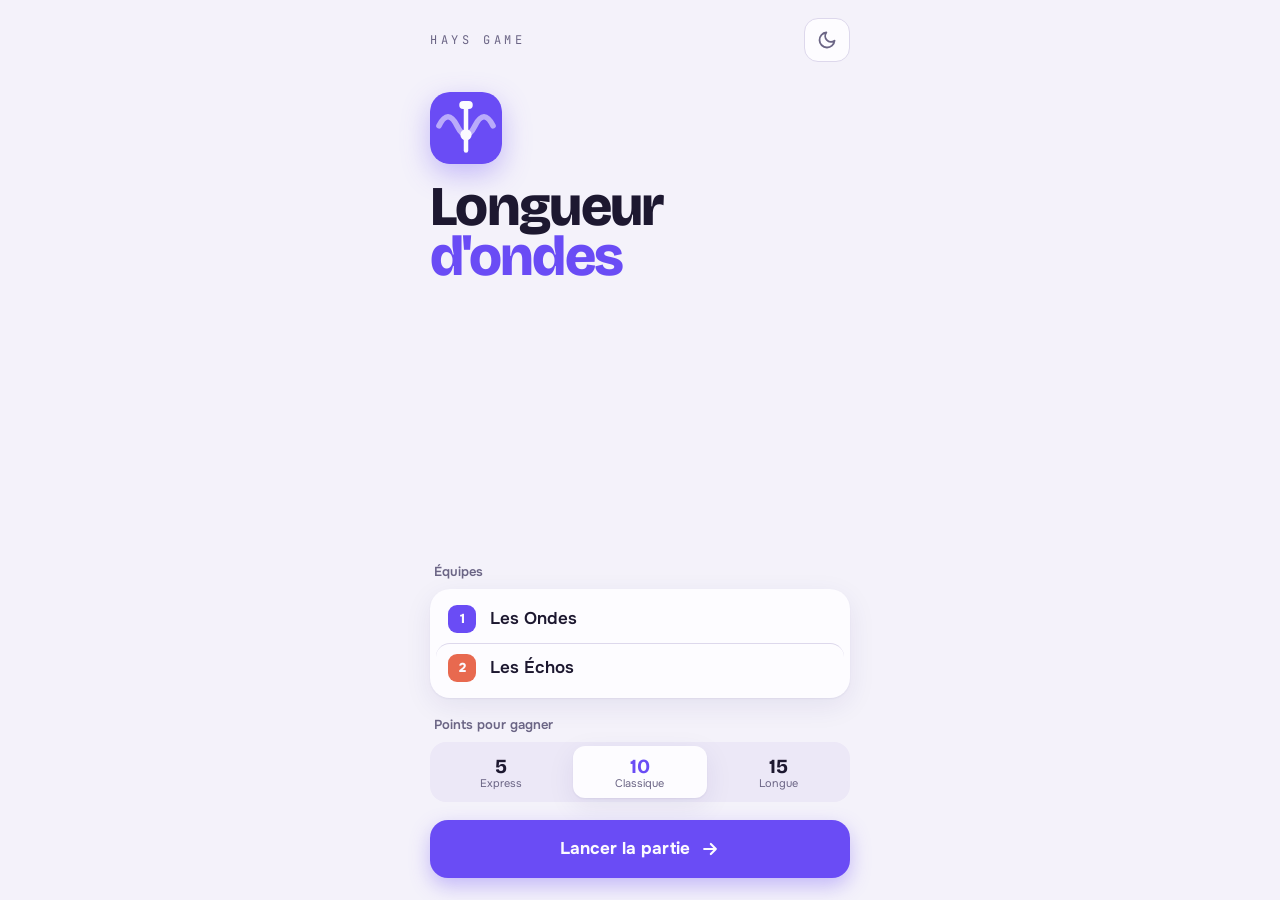
==== commit 208dca09: "Ajoute le logo et une animation de lancement - Logo : tuile violette, onde et aiguille de tuner calé" ====
--- a/index.html
+++ b/index.html
@@ -6,6 +6,11 @@
     <meta name="theme-color" content="#f4f2fa" media="(prefers-color-scheme: light)">
     <meta name="theme-color" content="#13111c" media="(prefers-color-scheme: dark)">
     <title>Longueur d'Ondes</title>
+    <link rel="icon" href="assets/logo.svg" type="image/svg+xml">
+    <script>
+        // Applique le thème choisi avant le premier rendu, pour que l'écran de lancement ne clignote pas.
+        try { const t = localStorage.getItem('ldo-theme'); if (t) document.documentElement.dataset.theme = t; } catch (e) {}
+    </script>
     <link rel="preconnect" href="https://fonts.googleapis.com">
     <link rel="preconnect" href="https://fonts.gstatic.com" crossorigin>
     <link href="https://fonts.googleapis.com/css2?family=Bricolage+Grotesque:opsz,wght@12..96,700;12..96,800&family=Onest:wght@400;500;600;700&family=JetBrains+Mono:wght@500;700&display=swap" rel="stylesheet">
@@ -13,6 +18,22 @@
 </head>
 <body>
 
+    <!-- ÉCRAN DE LANCEMENT : l'aiguille se cale sur l'onde, puis le nom apparaît -->
+    <div class="splash" id="splash" aria-hidden="true">
+        <div class="splash-inner">
+            <svg class="splash-mark" viewBox="0 0 64 64">
+                <rect class="sp-tile" width="64" height="64" rx="16"/>
+                <path class="sp-wave" d="M8 30 Q 16 14 24 30 T 40 30 T 56 30" pathLength="1"/>
+                <g class="sp-needle">
+                    <rect x="30" y="10" width="4" height="44" rx="2"/>
+                    <rect x="26" y="8" width="12" height="7" rx="3.5"/>
+                </g>
+                <circle class="sp-lock" cx="32" cy="38" r="5"/>
+            </svg>
+            <div class="splash-word">Longueur <span class="accent">d'ondes</span></div>
+        </div>
+    </div>
+
     <main class="app">
         <header class="topbar">
             <div class="scoreboard" id="scoreboard" hidden>
@@ -36,9 +57,8 @@
         <!-- ÉCRAN 1 : CONFIGURATION DE LA PARTIE -->
         <section class="screen" id="screen-setup">
             <div class="logo">
-                <h1 class="logo-word">Longueur<br><span class="accent">d'ondes</span></h1>
-                <svg class="logo-wave" aria-hidden="true" viewBox="0 0 180 22" fill="none" stroke="currentColor" stroke-width="3.5" stroke-linecap="round"><path d="M2 11 Q 13 1 24 11 T 46 11 T 68 11 T 90 11 T 112 11 T 134 11 T 156 11 T 178 11"/></svg>
-            </div>
+                <img class="logo-mark" src="assets/logo.svg" alt="" width="72" height="72">
+                <h1 class="logo-word">Longueur<br><span class="accent">d'ondes</span></h1>            </div>
 
             <div class="spacer"></div>
 
--- a/css/style.css
+++ b/css/style.css
@@ -187,9 +187,47 @@
 .btn-row .btn { flex: 1; }
 
 /* --- Configuration --- */
-.logo { display: flex; flex-direction: column; gap: 6px; padding-top: 12px; }
+.logo { display: flex; flex-direction: column; gap: 18px; padding-top: 12px; }
+.logo-mark { width: 72px; height: 72px; border-radius: 20px; box-shadow: 0 10px 28px color-mix(in srgb, var(--accent) 35%, transparent); }
 .logo-word { margin: 0; font-family: var(--f-display); font-weight: 800; font-size: clamp(44px, 14vw, 56px); line-height: .9; letter-spacing: -.03em; }
-.logo-wave { width: 180px; height: 22px; color: var(--accent); }
+
+/* --- Écran de lancement (≈ 2 s, un tap le passe) --- */
+.splash {
+    position: fixed;
+    inset: 0;
+    z-index: 100;
+    display: grid;
+    place-items: center;
+    background: var(--bg);
+    animation: splash-out .35s 1.75s ease forwards;
+}
+.splash.is-leaving { animation: splash-out .2s ease forwards; }
+@keyframes splash-out { to { opacity: 0; visibility: hidden; } }
+
+.splash-inner { display: flex; flex-direction: column; align-items: center; gap: 22px; }
+.splash-mark { width: 128px; height: 128px; overflow: visible; filter: drop-shadow(0 14px 32px color-mix(in srgb, var(--accent) 40%, transparent)); }
+
+.sp-tile { fill: var(--accent); transform-origin: 32px 32px; animation: sp-tile .45s cubic-bezier(.3, 1.4, .5, 1) both; }
+@keyframes sp-tile { from { transform: scale(.5); opacity: 0; } }
+
+.sp-wave { fill: none; stroke: var(--accent-ink); stroke-width: 5; stroke-linecap: round; stroke-linejoin: round; opacity: .55;
+    stroke-dasharray: 1; stroke-dashoffset: 1; animation: sp-draw .7s .25s ease-out forwards; }
+@keyframes sp-draw { to { stroke-dashoffset: 0; } }
+
+/* L'aiguille balaie la bande puis se cale au centre, comme un tuner qui trouve la station. */
+.sp-needle { fill: var(--accent-ink); animation: sp-sweep .75s .55s cubic-bezier(.5, 0, .2, 1.35) both; }
+@keyframes sp-sweep {
+    0% { transform: translateX(-18px); opacity: 0; }
+    15% { opacity: 1; }
+    60% { transform: translateX(14px); }
+    100% { transform: translateX(0); }
+}
+
+.sp-lock { fill: var(--accent-ink); transform-origin: 32px 38px; animation: sp-lock .4s 1.25s cubic-bezier(.3, 1.8, .5, 1) both; }
+@keyframes sp-lock { from { transform: scale(0); } }
+
+.splash-word { font-family: var(--f-display); font-weight: 800; font-size: 30px; letter-spacing: -.02em; animation: sp-word .45s 1.1s ease-out both; }
+@keyframes sp-word { from { opacity: 0; transform: translateY(8px); } }
 
 .group-label { font-size: 13px; font-weight: 600; color: var(--muted); padding-left: 4px; margin-bottom: -10px; }
 .field-group { background: var(--surface); border-radius: 20px; box-shadow: var(--shadow); padding: 6px; display: flex; flex-direction: column; }
@@ -326,4 +364,5 @@
 
 @media (prefers-reduced-motion: reduce) {
     *, *::before, *::after { animation: none !important; transition: none !important; }
-}
+    .splash { display: none; }
+}
